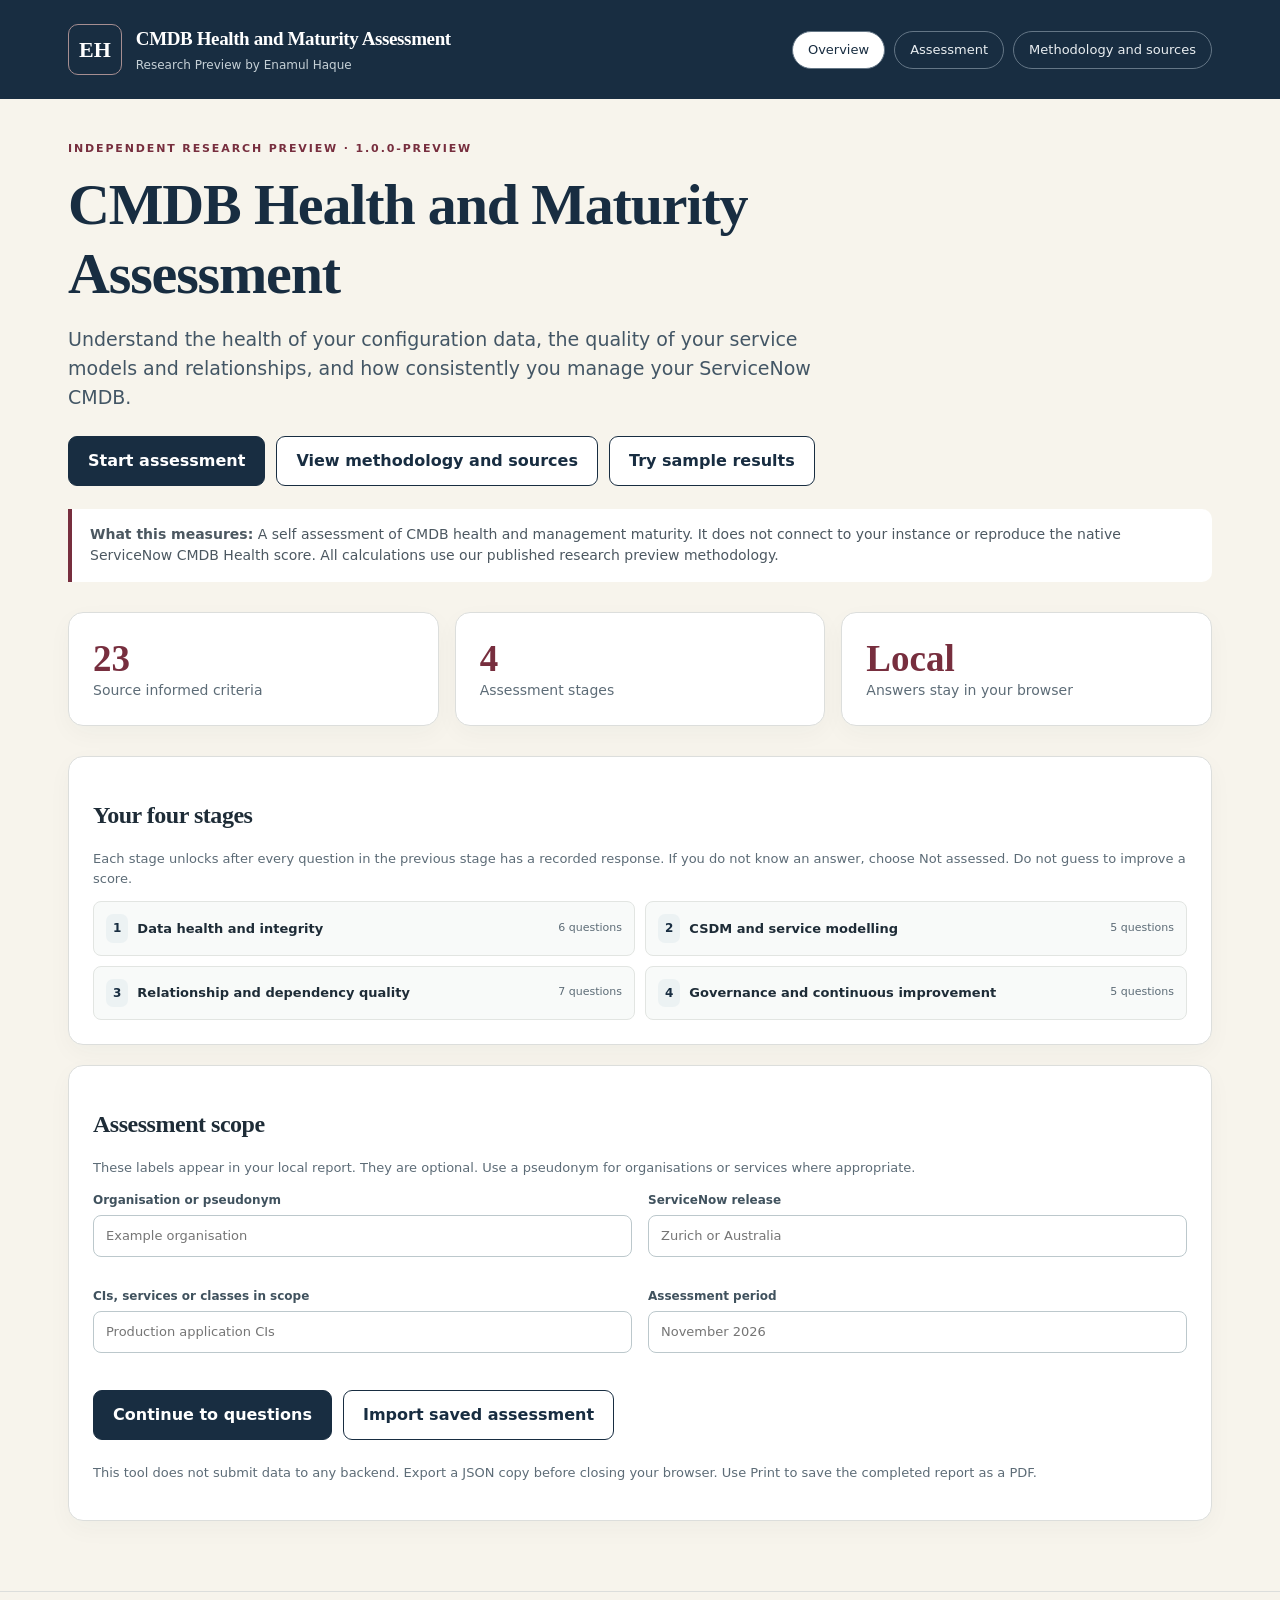
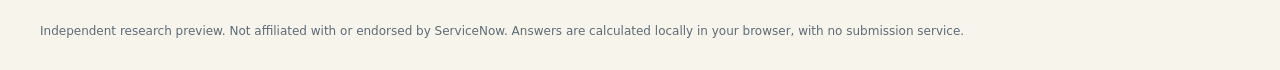
==== cmdb-health-maturity/index.html @ 60ea4791 "Release independent CMDB Health and Maturity Assessment 1.0 Research Preview" ====
<!doctype html>
<html lang="en-GB"><head><meta charset="UTF-8"><meta name="viewport" content="width=device-width,initial-scale=1"><meta name="referrer" content="no-referrer">
<title>CMDB Health and Maturity Assessment | Enamul Haque</title>
<meta name="description" content="A free independent research preview to assess ServiceNow CMDB data health, CSDM modelling, relationship quality and governance. 23 criteria in four stages.">
<style>:root{--navy:#182d41;--navy2:#233c51;--ox:#772e3e;--ink:#1e2c37;--muted:#5d6c77;--ivory:#f7f4ec;--paper:#fff;--line:#dcdedc;--soft:#eef1f2;--sea:#2b6b72;--danger:#983b48;--good:#2f725a;--r:15px}
*{box-sizing:border-box}html{scroll-behavior:smooth}body{margin:0;background:var(--ivory);color:var(--ink);font-family:system-ui,-apple-system,Segoe UI,Roboto,sans-serif;line-height:1.52}h1,h2,h3{font-family:Georgia,'Times New Roman',serif;line-height:1.18;letter-spacing:-.02em}a{color:var(--sea)}a:hover{text-decoration-thickness:2px}button,input,select,textarea{font:inherit}button{cursor:pointer}button:focus-visible,a:focus-visible,input:focus-visible,select:focus-visible,textarea:focus-visible{outline:3px solid #4e96a0;outline-offset:2px}header.site{background:var(--navy);color:#fff}header.site .shell{padding:24px 28px;display:flex;align-items:center;justify-content:space-between;gap:25px;flex-wrap:wrap}.brand{display:flex;gap:14px;align-items:center}.monogram{font-family:Georgia,serif;font-weight:700;font-size:22px;border:1px solid #a68e91;border-radius:10px;padding:8px 10px;color:#fff}.brand strong{font-family:Georgia,serif;font-size:19px;letter-spacing:-.02em}.brand small{display:block;color:#c6d1d7;font-size:12px;margin-top:2px}.topnav{display:flex;gap:9px;flex-wrap:wrap}.topnav button{background:transparent;border:1px solid #647686;border-radius:50px;color:#e9eef1;padding:8px 15px;font-size:13px}.topnav button.active,.topnav button:hover{background:#fff;color:var(--navy)}.shell{max-width:1200px;margin:0 auto}.page{padding:42px 28px 70px}.eyebrow{text-transform:uppercase;letter-spacing:.17em;font-size:11px;font-weight:800;color:var(--ox);margin:0 0 13px}.intro h1{font-size:clamp(35px,5vw,58px);max-width:850px;margin:0 0 17px;color:var(--navy)}.intro .lead{font-size:19px;max-width:790px;color:#435665;margin:0 0 24px}.small{font-size:13px}.muted{color:var(--muted)}.grid3{display:grid;grid-template-columns:repeat(3,minmax(0,1fr));gap:16px}.grid2{display:grid;grid-template-columns:repeat(2,minmax(0,1fr));gap:16px}.card{border:1px solid var(--line);background:#fff;border-radius:var(--r);padding:24px;box-shadow:0 8px 24px rgba(24,45,65,.035)}.card h3{margin-top:8px;margin-bottom:8px}.facts{margin:30px 0}.fact-number{font:700 37px Georgia,serif;color:var(--ox)}.fact-label{font-size:14px;color:var(--muted)}.btn{border:1px solid var(--navy);background:var(--navy);color:white;padding:12px 19px;border-radius:9px;font-weight:650;display:inline-flex;gap:8px;align-items:center;justify-content:center;text-decoration:none}.btn:hover{background:var(--navy2)}.btn.ghost{background:#fff;color:var(--navy)}.btn.ghost:hover{background:var(--soft)}.btn.warn{background:var(--ox);border-color:var(--ox)}.btn.ghost.mini,.btn.mini{font-size:12px;padding:8px 11px}.actions{display:flex;gap:11px;flex-wrap:wrap;margin:23px 0}.notice{padding:15px 18px;border-left:4px solid var(--ox);background:#fff;border-radius:0 10px 10px 0;color:#4c5861;font-size:14px}.progress{height:8px;overflow:hidden;background:#e0e5e5;border-radius:20px}.progress>span{display:block;height:100%;background:var(--sea);transition:width .18s}.section-head{display:flex;align-items:flex-start;justify-content:space-between;gap:20px;flex-wrap:wrap;margin-bottom:20px}.section-head h1{font-size:clamp(29px,4vw,43px);margin:4px 0 7px}.step-meta{font-size:13px;font-weight:700;color:var(--muted);padding:10px 0}.question{margin:16px 0;padding:23px}.question-head{display:flex;gap:12px;align-items:flex-start}.qid{font-weight:850;font-size:12px;border-radius:7px;padding:5px 7px;background:#ecf2f3;color:var(--navy);white-space:nowrap}.question h3{font-family:system-ui;font-weight:650;letter-spacing:0;font-size:16px;line-height:1.4;margin:1px 0}.question p{margin:8px 0;font-size:13px}.tag{font-size:11px;border:1px solid #ced6d7;background:#f0f4f5;border-radius:50px;padding:4px 9px;font-weight:700}.tag.critical{background:#fbebed;border-color:#eacbd0;color:#8b3042}.response{display:grid;grid-template-columns:200px 1fr;gap:20px;align-items:start;margin-top:18px;padding-top:17px;border-top:1px solid #eaecec}.field{display:block;margin-bottom:12px}.field>span{display:block;font-size:12px;font-weight:750;color:#40525e;margin-bottom:6px}.field input,.field select,.field textarea{display:block;border:1px solid #bcc8cc;background:#fff;color:var(--ink);padding:10px 12px;width:100%;border-radius:8px;min-width:0}.field textarea{min-height:66px;resize:vertical}.field input[type=number]{max-width:180px}.inline-fields{display:flex;gap:14px;flex-wrap:wrap}.inline-fields .field{flex:1;min-width:145px}.detail{border-top:1px dashed #e0e5e5;padding-top:11px;margin-top:11px}.detail summary{cursor:pointer;color:var(--sea);font-size:12px;font-weight:750}.detail p{font-size:12px;line-height:1.5}.detail a{overflow-wrap:anywhere}.gate{padding:14px;background:#faf5f3;border:1px solid #e8d5d7;border-radius:9px;margin:9px 0}.gate h4{font-size:13px;margin:0 0 8px;color:#752f40}.helper{font-size:12px;color:var(--muted);margin-top:5px}.pill{border-radius:40px;padding:6px 11px;background:#eef3f4;color:var(--navy);font-size:12px;font-weight:700;display:inline-block}.pill.danger{background:#f8e9e9;color:#8c273a}.pill.good{background:#e7f3ea;color:#276848}.metric{font:700 48px Georgia,serif;color:var(--navy);line-height:1.1}.metric.sm{font-size:29px}.metrics{display:grid;grid-template-columns:repeat(4,minmax(0,1fr));gap:12px;margin:22px 0}.metrics .card{padding:17px}.barmeta{display:flex;justify-content:space-between;align-items:baseline;margin:8px 0;font-size:13px}.domainline{margin:12px 0 18px}.domainline .progress{height:11px}.resulttable{border-collapse:collapse;width:100%;font-size:12px}.resulttable th,.resulttable td{text-align:left;padding:10px;border-bottom:1px solid #e8ebec;vertical-align:top}.resulttable th{background:#f1f3f3;color:#405363;font-weight:760}.scroll-x{overflow:auto}.footer{border-top:1px solid var(--line);font-size:12px;color:var(--muted);padding:30px 28px}.report-title{margin:0}.print-only{display:none}.note-list{padding-left:18px}.note-list li{margin-bottom:9px}.source-item{border-bottom:1px solid var(--line);padding:10px 0}.source-item a{overflow-wrap:anywhere}.tiny{font-size:11px}.feedback{padding:12px 14px;border-radius:10px;background:#e5f2ea;border:1px solid #d4e9da;color:#276443;font-size:13px;margin:12px 0}.feedback.error{background:#fbecee;border-color:#f3d0d5;color:#872d3e}
@media(max-width:800px){.grid3,.metrics{grid-template-columns:repeat(2,minmax(0,1fr))}.response{grid-template-columns:1fr;gap:7px}.page{padding:28px 17px 55px}header.site .shell{padding:18px} .question{padding:18px}.card{padding:17px}}
@media(max-width:520px){.grid3,.grid2,.metrics{grid-template-columns:1fr}.fact-number{font-size:30px}.intro .lead{font-size:17px}.section-head{display:block}.btn{width:100%}.actions{display:grid;grid-template-columns:1fr}.topnav{gap:5px}.topnav button{padding:6px 10px}}
@media print{@page{size:A4;margin:15mm}body{background:#fff;color:#111}header.site,.topnav,.no-print,.footer,.actions{display:none!important}.page{padding:0}.print-only{display:block}.card{box-shadow:none;border-color:#ddd;break-inside:avoid}.metrics{grid-template-columns:repeat(4,1fr)}.metric{font-size:34px}.resulttable{font-size:9px}.resulttable td,.resulttable th{padding:5px}.report-title{font-size:26px}.pill{border:1px solid #ccc}.notice{border-color:#777}.report-break{break-before:page}a{color:#111;text-decoration:none}}
/* Guided six-stage assessment experience, v0.2 */
.assessment-header{display:flex;gap:20px;justify-content:space-between;align-items:flex-start;margin-bottom:18px}.assessment-header h1{font-size:clamp(30px,4vw,43px);margin:4px 0 7px}.completion-indicator{text-align:right;min-width:145px;background:#fff;padding:12px 17px;border:1px solid var(--line);border-radius:10px}.completion-indicator strong{font:700 27px Georgia,serif;color:var(--navy);display:block}.completion-indicator span{color:var(--muted);font-size:12px}.assessment-grid{display:grid;grid-template-columns:270px minmax(0,1fr);align-items:start;gap:22px;margin-top:24px}.assessment-main{min-width:0}.stage-nav{position:sticky;top:20px;padding:19px}.aside-title{font-weight:750;color:var(--navy);font-size:15px}.stages{display:grid;gap:7px;margin:16px 0}.stage{display:flex;align-items:center;gap:9px;border:1px solid #d9dfe0;border-radius:10px;background:#fff;padding:10px 8px;text-align:left;width:100%;color:var(--ink);font-size:12px}.stage:hover:not(:disabled){border-color:var(--sea);background:#f1f7f7}.stage.current{background:#eaf2f2;border-color:var(--sea);box-shadow:inset 3px 0 var(--sea)}.stage.complete:not(.current){background:#f0f7f3}.stage:disabled{background:#f6f7f6;color:#89949d;cursor:not-allowed}.stage-content{display:grid;gap:4px;flex:1}.stage-content strong{font-weight:700;font-size:12px;line-height:1.25}.stage-content small{font-size:11px;color:var(--muted);line-height:1.35}.step-circle{width:26px;height:26px;border-radius:50%;background:#e5ebed;color:var(--navy);font-weight:750;display:grid;place-items:center;flex:none}.stage.current .step-circle{background:var(--sea);color:#fff}.stage.complete .step-circle{background:#d8efe3;color:#276848}.step-lock{font-size:11px;opacity:.5}.stage-instruction{border-top:1px solid var(--line);padding-top:15px}.score-explainer{background:#edf3f5;border:1px solid #c8dadf;border-radius:14px;padding:20px 22px;margin-bottom:20px}.score-explainer h2{font-size:24px;margin:0}.scoring-title{display:flex;align-items:center;gap:9px;margin-bottom:13px}.score-facts{display:grid;grid-template-columns:repeat(3,minmax(0,1fr));gap:11px}.score-facts>div{background:white;border:1px solid #dbe4e7;border-radius:9px;padding:12px;display:flex;flex-direction:column;gap:3px}.score-facts strong{font-size:17px;color:var(--navy);line-height:1.25}.score-facts span{font-size:11px;color:var(--muted)}.score-explainer>p{margin:14px 0 0}.stage-bar{background:var(--navy);color:#fff;border-radius:8px;padding:11px 15px;display:flex;gap:10px;justify-content:space-between;align-items:center;flex-wrap:wrap;font-size:12px}.stage-bar span:last-child{color:#d9e8ed}.assessment-main .question{margin:15px 0;padding:20px}.question.is-incomplete{border:2px solid var(--danger)}.question-title{min-width:0;flex:1}.question-title-line{display:flex;align-items:flex-start;gap:8px}.question-title-line h3{flex:1;margin:0}.question-tags{display:flex;flex-wrap:wrap;gap:6px;margin-top:9px}.tag.required{background:#f8f1e5;border-color:#e1d0a8;color:#674916}.tag.answered{background:#e7f3ea;border-color:#c4e4d1;color:#276848}.response{grid-template-columns:1fr 1.7fr;gap:18px}.response-content{min-width:0}.field-head{display:flex;align-items:center;gap:8px;margin-bottom:6px}.field-head label{font-size:12px;font-weight:750;color:#40525e}.field-head h4{margin:0;color:#752f40}.field{margin-bottom:14px}.field input,.field select,.field textarea{font-size:13px}.field textarea{height:66px;min-height:66px}.help-wrap{display:inline-flex;position:relative;vertical-align:middle;z-index:1}.help-button{border:1px solid #8aa3b0;background:#fff;color:#285a74;border-radius:50%;width:21px;height:21px;font-size:12px;font-weight:850;line-height:1;display:grid;place-items:center;padding:0;flex:none}.help-button:hover,.help-button:focus-visible{background:#285a74;color:#fff}.help-tooltip{visibility:hidden;opacity:0;pointer-events:none;position:absolute;top:calc(100% + 7px);left:0;width:min(310px,74vw);padding:12px 13px;background:#142d3b;color:#fff;font-size:12px;line-height:1.45;border-radius:9px;z-index:100;box-shadow:0 12px 28px #102a3a33;transition:opacity .12s;text-align:left;font-weight:400;overflow-wrap:anywhere}.help-wrap:hover .help-tooltip,.help-wrap:focus-within .help-tooltip,.help-wrap.open .help-tooltip{visibility:visible;opacity:1;pointer-events:auto}.field-error{color:#923544;font-size:12px;font-weight:650}.stage-actions{border-top:1px solid var(--line);padding-top:18px;justify-content:space-between}.stage-preview{display:grid;grid-template-columns:repeat(2,minmax(0,1fr));gap:10px}.stage-preview>div{display:flex;align-items:center;gap:9px;padding:12px;background:#f8faf9;border-radius:8px;border:1px solid #e2e5e2}.stage-preview strong{font-size:13px;flex:1}.stage-preview small{font-size:11px;color:var(--muted)}
@media(max-width:1000px){.assessment-grid{grid-template-columns:215px minmax(0,1fr);gap:15px}.stage-nav{padding:13px}.assessment-main .question{padding:16px}.response{grid-template-columns:1fr}.score-facts{grid-template-columns:repeat(3,minmax(0,1fr))}.stage-content strong{font-size:11px}}
@media(max-width:700px){.assessment-grid{display:block}.stage-nav{position:static;margin-bottom:18px}.stages{grid-template-columns:repeat(2,minmax(0,1fr))}.stage-instruction{display:none}.assessment-header{flex-direction:column}.completion-indicator{align-self:flex-start;text-align:left}.score-facts{grid-template-columns:1fr}.stage-preview{grid-template-columns:1fr}.help-tooltip{left:auto;right:-40px}.stage-bar{font-size:11px}}
@media(max-width:420px){.stages{grid-template-columns:1fr}}
@media print{.stage-nav,.score-explainer,.stage-bar,.assessment-header,.assessment-grid,.assessment-main{display:none!important}}
/* Research Preview refinements */
@media print{.report .actions{display:none!important}.report .metrics{grid-template-columns:repeat(4,minmax(0,1fr))}.report .metrics .card{padding:10px}.report .metric.sm{font-size:22px}.report .resulttable{font-size:9px}}
</style></head>
<body><header class="site no-print"><div class="shell"><div class="brand"><span class="monogram" aria-hidden="true">EH</span><div><strong>CMDB Health and Maturity Assessment</strong><small>Research Preview by Enamul Haque</small></div></div><nav class="topnav" aria-label="Main navigation"><button type="button" data-action="home">Overview</button><button type="button" data-action="questions">Assessment</button><button type="button" data-action="methodology">Methodology and sources</button></nav></div></header>
<main id="app" class="shell page" aria-live="polite"><p>Loading assessment...</p></main>
<footer class="footer no-print"><div class="shell">Independent research preview. Not affiliated with or endorsed by ServiceNow. Answers are calculated locally in your browser, with no submission service.</div></footer>
<script>
window.CMDB_HEALTH_CONFIG = {"product": "CMDB Health and Maturity Assessment", "byline": "Developed by Enamul Haque", "module": "Independent ServiceNow CMDB self assessment", "version": "1.0.0-preview", "scoringVersion": "cmdb-maturity-1.0", "scope": "CMDB data health, CSDM service modelling, relationship quality and governance", "domains": [{"id": "D1", "name": "Data health and integrity", "weight": 25}, {"id": "D2", "name": "CSDM and service modelling", "weight": 25}, {"id": "D3", "name": "Relationship and dependency quality", "weight": 25}, {"id": "D4", "name": "Governance and continuous improvement", "weight": 25}], "criteria": [{"id": "C01", "domain": "D1", "question": "What proportion of in-scope CIs have every required identity attribute populated?", "measure": "CIs passing required-field rules ÷ eligible in-scope CIs, by class", "evidence": "CMDB Health Completeness, configured required fields and inclusion rules", "sourceCodes": ["SN-H", "SN-M"], "critical": false, "metricType": "higher", "remediation": "Repair missing required attributes; correct class rules and feeds.", "weightWithinDomain": 1}, {"id": "C02", "domain": "D1", "question": "What proportion of in-scope CIs have the recommended operational attributes populated?", "measure": "CIs passing recommended-field rules ÷ eligible in-scope CIs, by class", "evidence": "CMDB Health recommended-fields metric; class-scoped sampled records", "sourceCodes": ["SN-H", "SN-M"], "critical": false, "metricType": "higher", "remediation": "Define fit-for-purpose field rules and fill high-value gaps.", "weightWithinDomain": 1}, {"id": "C03", "domain": "D1", "question": "What is the duplicate CI rate for independently identified CI classes in scope?", "measure": "Duplicate independent CIs ÷ eligible independent CIs", "evidence": "CMDB Health Correctness duplicate metric, identification rules", "sourceCodes": ["SN-M", "SN-I"], "critical": false, "metricType": "lower", "remediation": "Investigate identification rules, data-source overlaps and duplicate-remediation tasks.", "weightWithinDomain": 1}, {"id": "C04", "domain": "D1", "question": "What is the stale CI rate under appropriate, class-specific freshness rules?", "measure": "Stale in-scope CIs ÷ eligible in-scope CIs, with rule and period stated", "evidence": "CMDB Health staleness scorecards, class-specific rules", "sourceCodes": ["SN-M", "SN-F"], "critical": false, "metricType": "lower", "remediation": "Review collection schedules, staleness policies and retirement.", "weightWithinDomain": 1}, {"id": "C05", "domain": "D1", "question": "What is the orphan CI rate under the approved class-specific orphan rules?", "measure": "Orphan CIs ÷ eligible CIs, by class and rule", "evidence": "CMDB Health orphan metric; actual configured orphan rules", "sourceCodes": ["SN-M"], "critical": false, "metricType": "lower", "remediation": "Correct missing dependencies or attributes; retire obsolete records.", "weightWithinDomain": 1}, {"id": "C06", "domain": "D1", "question": "Do relevant CIs pass configured CMDB compliance audits against defined organisational requirements?", "measure": "CIs passing relevant current audits ÷ CIs evaluated, disclose audit coverage", "evidence": "CMDB Health compliance audits; audit run date and rule scope", "sourceCodes": ["SN-H", "SN-M"], "critical": false, "metricType": "higher", "remediation": "Enable/fix applicable audits and address repeated failures.", "weightWithinDomain": 1}, {"id": "C07", "domain": "D2", "question": "Are in-scope business applications, application services and technical CIs classified in the correct CSDM roles/classes?", "measure": "Expert-reviewed correctly classified records ÷ sample reviewed", "evidence": "CSDM Data Foundations stage reports and sampled class review", "sourceCodes": ["SN-C"], "critical": false, "metricType": "higher", "remediation": "Reclassify wrongly modelled records and update modelling standards.", "weightWithinDomain": 1}, {"id": "C08", "domain": "D2", "question": "Are critical application services represented and linked to their technical components?", "measure": "Critical application services with validated technical support map ÷ in-scope critical application services", "evidence": "CSDM dashboards and service-map review", "sourceCodes": ["SN-C"], "critical": false, "metricType": "higher", "remediation": "Populate missing application services and supporting-CI relationships.", "weightWithinDomain": 1}, {"id": "C09", "domain": "D2", "question": "Are business services or offerings related to the correct application services where the use case requires those links?", "measure": "Required service-to-application links confirmed ÷ expected links in sampled critical services", "evidence": "CSDM Run-stage indicators and owner-verified service mappings", "sourceCodes": ["SN-C"], "critical": false, "metricType": "higher", "remediation": "Link the service model to the application service layer.", "weightWithinDomain": 1}, {"id": "C10", "domain": "D2", "question": "Can selected business critical services be traced to the relevant technical dependencies?", "measure": "Representative critical service topology paths can be traced to supporting technical CI records", "evidence": "CMDB relationship views, service maps or sampled topology traversal results", "sourceCodes": ["SN-C"], "critical": false, "metricType": "higher", "remediation": "Resolve missing service model nodes and wrong dependency edges.", "weightWithinDomain": 1}, {"id": "C11", "domain": "D2", "question": "Are the CSDM Data Foundations findings relevant to the chosen use case reviewed and assigned remediation owners?", "measure": "Applicable high-priority findings with accepted dispositions ÷ relevant high-priority findings", "evidence": "CSDM Data Foundations report, improvement backlog and ownership", "sourceCodes": ["SN-C"], "critical": false, "metricType": "higher", "remediation": "Triage model gaps, designate owners and evidence closure.", "weightWithinDomain": 1}, {"id": "C12", "domain": "D3", "question": "What proportion of expected dependencies for selected important services is represented in the CMDB?", "measure": "Verified expected dependencies recorded ÷ total expected dependencies in sampled services", "evidence": "Service topology sample and independently reviewed dependency inventory", "sourceCodes": ["SN-C"], "critical": false, "metricType": "higher", "remediation": "Map missing dependencies, focusing on critical service paths.", "weightWithinDomain": 1}, {"id": "C13", "domain": "D3", "question": "Are relationship types and directions correct for the selected service dependency paths?", "measure": "Correctly directed and typed sampled dependencies ÷ sampled dependencies", "evidence": "Relationship type rules and representative dependency traversal evidence", "sourceCodes": ["SN-M"], "critical": false, "metricType": "higher", "remediation": "Correct parent/child direction and relationship semantics; rerun traversal.", "weightWithinDomain": 1}, {"id": "C14", "domain": "D3", "question": "What percentage of in-scope CI relationships are duplicates?", "measure": "Duplicate relationships ÷ relationships in assessment scope", "evidence": "CMDB Relationship Health duplicate metric", "sourceCodes": ["SN-H", "SN-M"], "critical": false, "metricType": "lower", "remediation": "Deduplicate invalid relationships; fix ingest rules.", "weightWithinDomain": 1}, {"id": "C15", "domain": "D3", "question": "What percentage of in-scope relationships are orphaned?", "measure": "Orphan relationships ÷ relationships in scope", "evidence": "CMDB Relationship Health orphan metric", "sourceCodes": ["SN-H", "SN-M"], "critical": false, "metricType": "lower", "remediation": "Repair broken endpoints or clean up invalid links.", "weightWithinDomain": 1}, {"id": "C16", "domain": "D3", "question": "What percentage of in-scope relationships are stale because a connected CI is stale?", "measure": "Stale relationships ÷ relationships in scope", "evidence": "CMDB Relationship Health stale metric", "sourceCodes": ["SN-M"], "critical": false, "metricType": "lower", "remediation": "Repair the source CI freshness issue and recheck its links.", "weightWithinDomain": 1}, {"id": "C17", "domain": "D3", "question": "Do relevant relationships comply with configured suggested, hosting and containment rules?", "measure": "Compliant applicable links ÷ links tested; identify exclusions", "evidence": "CMDB Relationship Health rule conformance summaries", "sourceCodes": ["SN-H", "SN-M"], "critical": false, "metricType": "higher", "remediation": "Correct invalid relationship types and class modelling.", "weightWithinDomain": 1}, {"id": "C18", "domain": "D3", "question": "Do representative service topology traversals return the expected upstream and downstream paths?", "measure": "Expected traversal paths correctly represented ÷ reference traversal scenarios tested", "evidence": "Tested topology diagrams for important services, including expected and actual paths", "sourceCodes": ["SN-C"], "critical": false, "metricType": "higher", "remediation": "Repair missing/wrong service paths and retest affected scenarios.", "weightWithinDomain": 1}, {"id": "C19", "domain": "D4", "question": "What proportion of in-scope CIs and services has an active, accountable operational owner?", "measure": "Records with valid active accountable owner ÷ eligible CI/service records", "evidence": "CMDB ownership attributes, team references, sampled attestation", "sourceCodes": ["SN-F", "SN-C"], "critical": false, "metricType": "higher", "remediation": "Assign accountable owners and remove inactive/stale references.", "weightWithinDomain": 1}, {"id": "C20", "domain": "D4", "question": "Are authoritative data sources and attribute-level reconciliation responsibilities defined for critical CI classes?", "measure": "Relevant classes/attributes with defined source authority ÷ relevant set", "evidence": "IRE reconciliation and source-rule review; source catalogue", "sourceCodes": ["SN-I", "SN-F"], "critical": false, "metricType": "higher", "remediation": "Define data authority and reconcile conflicting updates.", "weightWithinDomain": 1}, {"id": "C21", "domain": "D4", "question": "Do CI identification rules uniquely identify records entering the in-scope CMDB classes?", "measure": "Positive and collision tests passed ÷ defined IRE test cases", "evidence": "Identification rule configuration and duplicate simulation results", "sourceCodes": ["SN-I"], "critical": false, "metricType": "higher", "remediation": "Adjust identification precedence and validate multiple-source cases.", "weightWithinDomain": 1}, {"id": "C22", "domain": "D4", "question": "Are critical CI/service records periodically certified or reviewed by accountable owners?", "measure": "Due reviews completed and valid ÷ due reviews in defined period", "evidence": "Certification/audit tasks, attestation dates, sampled reviews", "sourceCodes": ["SN-H", "SN-C"], "critical": false, "metricType": "higher", "remediation": "Introduce risk-based attestation and review cadence.", "weightWithinDomain": 1}, {"id": "C23", "domain": "D4", "question": "Are CMDB Health jobs, remediation activities and periodic trend reviews operating for the relevant classes and rules?", "measure": "Controls operating and evidenced, 0–4 maturity anchors", "evidence": "Enabled health jobs, health-history reports, remediation backlog and closure verification", "sourceCodes": ["SN-H", "SN-F"], "critical": false, "metricType": "maturity", "remediation": "Activate the appropriate jobs; assign health findings and monitor recurring errors.", "weightWithinDomain": 1}], "sources": {"SN-H": {"name": "ServiceNow CMDB Health overview", "url": "https://www.servicenow.com/docs/r/servicenow-platform/configuration-management-database-cmdb/overview-cmdb-health.html"}, "SN-M": {"name": "ServiceNow CMDB Health KPIs and metrics", "url": "https://www.servicenow.com/docs/r/servicenow-platform/configuration-management-database-cmdb/r_CMDBHealthMetrics.html"}, "SN-F": {"name": "ServiceNow CMDB Data Foundations", "url": "https://www.servicenow.com/docs/r/servicenow-platform/configuration-management-database-cmdb/cmdb-sa-df-dashboard.html"}, "SN-C": {"name": "ServiceNow CSDM Data Foundations dashboard", "url": "https://www.servicenow.com/docs/r/servicenow-platform/common-service-data-model-csdm/csdm-data-foundations-dashboard-csdm.html"}, "SN-I": {"name": "ServiceNow Identification and Reconciliation Engine", "url": "https://www.servicenow.com/docs/r/servicenow-platform/configuration-management-database-cmdb/c_CMDBIdentifyandReconcile.html"}}, "sourceNote": "Independent, source informed assessment. The score, criteria, maturity bands and weights are authored for this research preview. They are not a ServiceNow CMDB Health Dashboard result or official maturity certification."};

</script><script>
/* CMDB Health and Maturity Assessment. Copyright 2026 Enamul Haque. MIT. */
(function (root, factory) {
  if (typeof module === 'object' && module.exports) module.exports = factory();
  else root.CMDBHealthEngine = factory();
})(typeof globalThis !== 'undefined' ? globalThis : this, function () {
  'use strict';
  const round = n => Math.round(n*10)/10;
  const isValidNumber = n => n!==null && n!==undefined && n!=='' && Number.isInteger(Number(n));
  function criterionScore(c,a){
    if (!a || a.mode==='unknown'||a.mode==='na') return null;
    if (a.mode==='self'||(a.mode==='measured'&&c.metricType==='maturity')) {
      if(!isValidNumber(a.maturity))return null;
      const m=Number(a.maturity);return m>=0&&m<=4 ? m*25:null;
    }
    if(a.mode!=='measured')return null;
    if(c.metricType==='binary')return a.binary==='pass'?100:a.binary==='fail'?0:null;
    if(!isValidNumber(a.numerator)||!isValidNumber(a.denominator))return null;
    const n=Number(a.numerator),d=Number(a.denominator);
    if(n<0||d<=0||n>d)return null;
    return c.metricType==='lower'?100*(1-n/d):100*n/d;
  }
  function calculate(cfg,answers){
    const rows=cfg.criteria.map(c=>{
      const a=answers[c.id]||{}, isNA=a.mode==='na'&&!!String(a.naReason||'').trim();
      const score=isNA?null:criterionScore(c,a),assessed=score!==null;
      return {...c,score,isNA,assessed,mode:a.mode||'unanswered', reviewed:assessed&&a.mode==='measured'&&a.assurance==='verified',isMeasured:assessed&&a.mode==='measured'};
    });
    const domains=cfg.domains.map(d=>{
      const members=rows.filter(r=>r.domain===d.id),applicable=members.filter(r=>!r.isNA);
      const assessed=applicable.filter(r=>r.assessed),denom=assessed.reduce((s,r)=>s+r.weightWithinDomain,0);
      const score=denom?assessed.reduce((s,r)=>s+r.score*r.weightWithinDomain,0)/denom:null;
      return {...d,score,applicable:applicable.length,assessed:assessed.length,coverage:applicable.length?assessed.length/applicable.length*100:0,reviewed:assessed.filter(r=>r.reviewed).length,measured:assessed.filter(r=>r.isMeasured).length};
    });
    const scoredDomains=domains.filter(d=>d.score!==null);
    const weight=scoredDomains.reduce((s,d)=>s+d.weight,0);
    const overall=weight?scoredDomains.reduce((s,d)=>s+d.score*d.weight,0)/weight:null;
    const applicable=rows.filter(r=>!r.isNA),assessed=applicable.filter(r=>r.assessed);
    const coverage=applicable.length?assessed.length/applicable.length*100:0;
    const reviewCoverage=applicable.length?assessed.filter(r=>r.reviewed).length/applicable.length*100:0;
    const measuredCoverage=applicable.length?assessed.filter(r=>r.isMeasured).length/applicable.length*100:0;
    // Bands are explanatory only. An assessment with fewer than 80% scored checks has no published maturity band.
    const labels=['Initial','Developing','Establishing','Managed','Optimised'];
    const maturityBand=overall===null||coverage<80||scoredDomains.length<4 ? null:labels[Math.min(4,Math.floor(overall/20))];
    const gaps=rows.filter(r=>r.assessed&&r.score<100).sort((a,b)=>a.score-b.score||a.id.localeCompare(b.id));
    return {rows,domains,overall,coverage,reviewCoverage,measuredCoverage,maturityBand,gaps,
      assessed:assessed.length,applicable:applicable.length,excluded:rows.filter(r=>r.isNA).length,
      missing:applicable.length-assessed.length,reviewed:assessed.filter(r=>r.reviewed).length};
  }
  return {round,criterionScore,calculate};
});

</script><script>
/* CMDB Health and Maturity Assessment. Copyright 2026 Enamul Haque. MIT. */
(() => {
'use strict';
const cfg=window.CMDB_HEALTH_CONFIG, E=window.CMDBHealthEngine, app=document.getElementById('app');
if(!cfg||!E){app.textContent='The assessment could not be loaded.';return;}
const state={view:'home',domainIndex:0,validationStage:null,answers:{},meta:{organisation:'',release:'',scope:'',period:''},demo:false};
const esc=x=>String(x??'').replace(/[&<>"']/g,c=>({'&':'&amp;','<':'&lt;','>':'&gt;','"':'&quot;',"'":'&#39;'}[c]));
const pct=n=>n==null?'Not scored':`${E.round(n)}%`;
const btn=(label,action,variant='btn ghost')=>`<button type="button" data-action="${action}" class="${variant}">${esc(label)}</button>`;
const option=(value,label,selected)=>`<option value="${esc(value)}" ${String(value)===String(selected)?'selected':''}>${esc(label)}</option>`;
const currentAnswer=(id)=>state.answers[id]||{};
const R=()=>E.calculate(cfg,state.answers);
const inStage=i=>cfg.criteria.filter(c=>c.domain===cfg.domains[i].id);
function complete(c,a){
 if(!a||!Object.hasOwn(a,'mode'))return false;
 if(a.mode==='unknown')return true;
 if(a.mode==='na')return !!String(a.naReason||'').trim();
 if(!['self','measured'].includes(a.mode)||E.criterionScore(c,a)===null)return false;
 if(a.mode==='measured'&&!['verified','unverified'].includes(a.assurance))return false;
 return true;
}
const completed=i=>inStage(i).filter(c=>complete(c,currentAnswer(c.id))).length;
const stageComplete=i=>completed(i)===inStage(i).length;
const allComplete=()=>cfg.domains.every((_,i)=>stageComplete(i));
const totalComplete=()=>cfg.criteria.filter(c=>complete(c,currentAnswer(c.id))).length;
const canVisit=i=>i>=0&&i<cfg.domains.length&&cfg.domains.slice(0,i).every((_,j)=>stageComplete(j));
function help(text,label='Explanation') {return `<span class="help-wrap"><button type="button" class="help-button" data-help-toggle aria-label="${esc(label)}" aria-expanded="false">?</button><span class="help-tooltip" role="tooltip">${esc(text)}</span></span>`;}
function field(id,key,label,explain,input){return `<div class="field"><div class="field-head"><label for="${key}_${id}">${esc(label)}</label>${help(explain,label+' help')}</div>${input}</div>`;}
function ctrl(id,key,kind,attrs,content=''){return kind==='input'?`<input id="${key}_${id}" data-id="${id}" data-field="${key}" ${attrs}>`:`<${kind} id="${key}_${id}" data-id="${id}" data-field="${key}" ${attrs}>${content}</${kind}>`;}
const attr=(a,k)=>esc(a?.[k]??'');
function feedback(message,isError=false){const p=document.createElement('p');p.className='feedback'+(isError?' error':'');p.setAttribute('role','status');p.textContent=message;app.prepend(p);}
function go(view,index){state.view=view;if(index!==undefined)state.domainIndex=index;state.validationStage=null;render();window.scrollTo(0,0);}
function metaField(k,label,placeholder){return `<label class="field"><span>${esc(label)}</span><input type="text" data-meta="${k}" value="${attr(state.meta,k)}" maxlength="200" placeholder="${esc(placeholder)}"></label>`;}
function overview(){return `<section class="intro">
 <p class="eyebrow">Independent research preview · ${esc(cfg.version)}</p>
 <h1>CMDB Health and Maturity Assessment</h1>
 <p class="lead">Understand the health of your configuration data, the quality of your service models and relationships, and how consistently you manage your ServiceNow CMDB.</p>
 <div class="actions">${btn('Start assessment','questions','btn')}${btn('View methodology and sources','methodology')}${btn('Try sample results','demo')}</div>
 <div class="notice"><strong>What this measures:</strong> A self assessment of CMDB health and management maturity. It does not connect to your instance or reproduce the native ServiceNow CMDB Health score. All calculations use our published research preview methodology.</div>
 <div class="grid3 facts"><div class="card"><div class="fact-number">23</div><div class="fact-label">Source informed criteria</div></div><div class="card"><div class="fact-number">4</div><div class="fact-label">Assessment stages</div></div><div class="card"><div class="fact-number">Local</div><div class="fact-label">Answers stay in your browser</div></div></div>
 <section class="card" style="margin-bottom:20px"><h2>Your four stages</h2><p class="small muted">Each stage unlocks after every question in the previous stage has a recorded response. If you do not know an answer, choose Not assessed. Do not guess to improve a score.</p><div class="stage-preview">${cfg.domains.map((d,i)=>`<div><span class="qid">${i+1}</span><strong>${esc(d.name)}</strong><small>${inStage(i).length} questions</small></div>`).join('')}</div></section>
 <section class="card"><h2>Assessment scope</h2><p class="muted small">These labels appear in your local report. They are optional. Use a pseudonym for organisations or services where appropriate.</p><div class="grid2">${metaField('organisation','Organisation or pseudonym','Example organisation')}${metaField('release','ServiceNow release','Zurich or Australia')}${metaField('scope','CIs, services or classes in scope','Production application CIs')}${metaField('period','Assessment period','November 2026')}</div><div class="actions">${btn('Continue to questions','questions','btn')}${btn('Import saved assessment','import')}</div><p class="small muted">This tool does not submit data to any backend. Export a JSON copy before closing your browser. Use Print to save the completed report as a PDF.</p></section>
 </section>`;}
function sidebar(){return `<aside class="stage-nav card no-print" aria-label="Assessment stages"><div class="aside-title">Four assessment stages</div><p class="small muted">${totalComplete()} of 23 questions recorded</p><nav class="stages">${cfg.domains.map((d,i)=>{const done=completed(i),num=inStage(i).length,open=canVisit(i);return `<button type="button" class="stage ${i===state.domainIndex?'current':''} ${done===num?'complete':''}" data-action="stage" data-stage="${i}" ${open?'':'disabled'}><span class="step-circle">${done===num?'✓':i+1}</span><span class="stage-content"><strong>${esc(d.name)}</strong><small>${done} of ${num} answered</small></span><span class="step-lock">${open?'':'🔒'}</span></button>`}).join('')}</nav><p class="tiny muted stage-instruction">Earlier stages can be revisited. Save a JSON copy to resume later.</p></aside>`;}
function question(c){
 const a=currentAnswer(c.id),mode=a.mode||'',invalid=state.validationStage===state.domainIndex&&!complete(c,a);
 const links=c.sourceCodes.map(k=>cfg.sources[k]?`<a href="${esc(cfg.sources[k].url)}" target="_blank" rel="noopener noreferrer">${esc(k)}</a>`:esc(k)).join(' · ');
 let controls='';
 if(mode==='measured') {
  if(c.metricType==='maturity'){
   controls=field(c.id,'maturity','Evidence supported maturity rating','0 is absent; 1 is informal; 2 is documented; 3 is implemented; 4 is consistently measured and improved.',ctrl(c.id,'maturity','select','',option('','Choose a maturity level',a.maturity??'')+['0: Absent','1: Informal','2: Documented','3: Implemented','4: Measured and improved'].map((v,i)=>option(i,v,a.maturity??'')).join('')));
  }else if(c.metricType==='binary'){
   controls=field(c.id,'binary','Observed result','Choose Pass only when tested. Choose Not assessed if you cannot test the control.',ctrl(c.id,'binary','select','',option('','Choose result',a.binary)+option('pass','Pass',a.binary)+option('fail','Fail',a.binary)));
  }else{
   controls=`<div class="inline-fields">${field(c.id,'numerator',c.metricType==='lower'?'Adverse records or findings':'Records or tests passing','Use the applicable sample population. Lower is better for duplicates, staleness and other adverse findings.',ctrl(c.id,'numerator','input',`type="number" min="0" step="1" inputmode="numeric" value="${attr(a,'numerator')}" placeholder="e.g. 18"`))}${field(c.id,'denominator','Total eligible or tested','Total relevant records or samples. Must be a positive integer at least as large as the first count.',ctrl(c.id,'denominator','input',`type="number" min="1" step="1" inputmode="numeric" value="${attr(a,'denominator')}" placeholder="e.g. 20"`))}</div><p class="helper">${c.metricType==='lower'?'The score increases as adverse findings fall.':'The score increases as more cases pass.'} Example: 18 passing out of 20 gives 90 points.</p>`;
  }
  controls+=field(c.id,'assurance','Evidence status','Reviewed means the respondent has checked the source. It does not imply independent assurance.',ctrl(c.id,'assurance','select','',option('','Select evidence status',a.assurance)+option('verified','I reviewed the source evidence',a.assurance)+option('unverified','Measurement not yet reviewed',a.assurance)));
 } else if(mode==='self'){
  controls=field(c.id,'maturity','Indicative maturity rating','Choose an anchored level using your judgement. This is an estimate, not a tested measurement.',ctrl(c.id,'maturity','select','',option('','Choose a level',a.maturity??'')+['0: Absent','1: Ad hoc','2: Documented','3: Implemented','4: Routinely measured and improved'].map((v,i)=>option(i,v,a.maturity??'')).join('')))+'<p class="helper">Self ratings inform a provisional maturity score, but do not establish data quality through testing.</p>';
 } else if(mode==='na'){
  controls=field(c.id,'naReason','Reason not applicable','Describe why the control does not apply to the scoped CMDB. Missing evidence is not a reason for N/A.',ctrl(c.id,'naReason','textarea','maxlength="1000" placeholder="Explain the scope exception"',attr(a,'naReason')));
 } else if(mode==='unknown'){
  controls='<p class="helper">Recorded as Not assessed. This will reduce assessment coverage and will not contribute to the maturity score.</p>';
 } else controls='<p class="helper">Select your response method. Do not substitute an estimate for evidence unless you clearly choose Self rating.</p>';
 const tip=`Measure: ${c.measure}. Suggested evidence: ${c.evidence}. Every question requires an explicit response. Not applicable requires an explanation.`;
 return `<article class="card question ${invalid?'is-incomplete':''}" id="question_${c.id}"><div class="question-head"><span class="qid">${c.id}</span><div class="question-title"><div class="question-title-line"><h3>${esc(c.question)}</h3>${help(tip,'Help for '+c.id)}</div><div class="question-tags"><span class="tag required">Response required</span><span class="tag">${esc(c.metricType==='lower'?'Lower is better':c.metricType==='higher'?'Higher is better':'Maturity rating')}</span>${complete(c,a)?'<span class="tag answered">Answered ✓</span>':''}</div></div></div>
 <div class="response">${field(c.id,'mode','Response type','Measured evidence uses checked counts or defined outcomes. Self rating is indicative. Not assessed is always permitted. N/A needs a rationale.',ctrl(c.id,'mode','select','',option('','Select response type',mode)+option('measured','Measured evidence',mode)+option('self','Indicative self rating',mode)+option('unknown','Not assessed',mode)+option('na','Not applicable with explanation',mode)))}<div class="response-content">${controls}${field(c.id,'note','Evidence reference or note (optional)','Provide a report name, anonymised observation or sampling date. Avoid confidential CI information.',ctrl(c.id,'note','textarea','maxlength="3000" placeholder="Optional evidence reference"',attr(a,'note')))}</div></div>
 <details class="detail"><summary>View measurement, sources and suggested improvement</summary><p><strong>Measurement:</strong> ${esc(c.measure)}</p><p><strong>Suggested evidence:</strong> ${esc(c.evidence)}</p><p><strong>Reference sources:</strong> ${links}</p><p><strong>Improvement:</strong> ${esc(c.remediation)}</p></details>${invalid?'<p class="field-error" role="alert">Provide a complete response or choose Not assessed.</p>':''}</article>`;
}
function questions(){const i=state.domainIndex,d=cfg.domains[i],count=totalComplete(),done=completed(i),items=inStage(i);
 return `<section class="assessment-page"><div class="assessment-header"><div><p class="eyebrow">CMDB Health and Maturity Assessment</p><h1>Stage ${i+1}: ${esc(d.name)}</h1><p class="muted">23 criteria across four stages. Every question needs a recorded response.</p></div><div class="completion-indicator"><strong>${count} / 23</strong><span>Responses recorded</span></div></div>
 <div class="progress" role="progressbar" aria-label="Assessment completion" aria-valuemin="0" aria-valuemax="23" aria-valuenow="${count}"><span style="width:${count/23*100}%"></span></div>
 <div class="assessment-grid">${sidebar()}<div class="assessment-main"><section class="score-explainer"><div class="scoring-title"><h2>How the maturity score works</h2>${help('Each criterion is normalised to 0 to 100. Domain averages carry an equal 25 percent weight. Missing results are not treated as zero. The overall score is an independent self assessment, not the native ServiceNow CMDB Health score.')}</div><div class="score-facts"><div><strong>0 to 100</strong><span>Score per assessed check</span></div><div><strong>25%</strong><span>Weight for each domain</span></div><div><strong>Self rating</strong><span>Clearly distinguished from measured evidence</span></div></div><p class="small">Measured rates use passing or adverse counts. Indicative ratings use maturity levels 0 to 4. Unknown answers reduce coverage and justified exclusions are omitted. ${btn('Full methodology','methodology','btn ghost mini')}</p></section>
 <div class="stage-bar"><span><strong>Stage ${i+1} of 4</strong> · ${done} of ${items.length} recorded</span><span>${stageComplete(i)?'Stage complete':'All responses required to continue'}</span></div>
 ${items.map(question).join('')}
 <div class="actions stage-actions">${i?btn('Previous stage','prev'):btn('Back to overview','home')}${btn('Save progress as JSON','save')}${btn(i===3?'View report':'Continue to next stage','next','btn')}</div></div></div></section>`;
}
function bar(label,score,weight,coverage){return `<div class="domainline"><div class="barmeta"><span><strong>${esc(label)}</strong> <span class="muted">(${weight}% weight)</span></span><strong>${pct(score)}</strong></div><div class="progress"><span style="width:${score==null?0:Math.min(100,Math.max(0,score))}%"></span></div><p class="tiny muted">Scored criteria in this domain: ${pct(coverage)}</p></div>`;}
function reportRows(rows){return `<div class="scroll-x"><table class="resulttable"><thead><tr><th>Criterion</th><th>Score</th><th>Response</th><th>Improvement</th></tr></thead><tbody>${rows.map(x=>`<tr><td><strong>${x.id}</strong> ${esc(x.question)}</td><td>${x.isNA?'N/A':pct(x.score)}</td><td>${esc(x.isNA?'Excluded with reason':x.mode==='unknown'?'Not assessed':x.mode==='self'?'Self rating':x.reviewed?'Respondent reviewed':'Measured, unreviewed')}</td><td>${esc(x.remediation)}</td></tr>`).join('')}</tbody></table></div>`;}
function results(){const r=R(),m=state.meta;
 const scoreText=r.overall==null?'Not scored':`${E.round(r.overall)} / 100`;
 const interpretation=r.maturityBand?`Indicative maturity band: ${r.maturityBand}. This classification is our own research preview convention, not ServiceNow certification.`:'Insufficient assessed coverage to assign a maturity band. We require at least 80% coverage and data in all four dimensions for a descriptive band. The numerical score, if present, reflects assessed criteria only.';
 const top=r.gaps.slice(0,8);
 return `<section class="report"><p class="eyebrow">CMDB assessment report · Research Preview ${esc(cfg.version)}</p><div class="section-head"><div><h1 class="report-title">CMDB Health and Maturity Assessment</h1><p class="muted">${esc(m.organisation||'Unnamed assessment')}</p></div><span class="pill">${esc(r.maturityBand?'Indicative: '+r.maturityBand:'Assessment incomplete')}</span></div>
 <div class="notice"><strong>Interpretation:</strong> This is an independent CMDB self assessment. It does not reproduce the native ServiceNow CMDB Health Dashboard score and does not certify CSDM conformance, data accuracy or operational readiness. Self ratings should be validated using instance evidence before formal decisions.</div>
 <div class="metrics"><div class="card"><div class="eyebrow">Composite maturity score</div><div class="metric sm">${scoreText}</div></div><div class="card"><div class="eyebrow">Criteria scored</div><div class="metric sm">${r.assessed} / ${r.applicable}</div><div class="tiny muted">${pct(r.coverage)} of applicable checks</div></div><div class="card"><div class="eyebrow">Measured responses</div><div class="metric sm">${pct(r.measuredCoverage)}</div><div class="tiny muted">Of applicable checks</div></div><div class="card"><div class="eyebrow">Respondent reviewed evidence</div><div class="metric sm">${pct(r.reviewCoverage)}</div><div class="tiny muted">Not independently audited</div></div></div>
 <div class="grid2"><div class="card"><h2>Performance by dimension</h2>${r.domains.map(d=>bar(d.name,d.score,d.weight,d.coverage)).join('')}</div><div class="card"><h2>What the result means</h2><p>${esc(interpretation)}</p><p class="small"><strong>${r.missing} not assessed</strong>, ${r.excluded} justified N/A responses. Missing checks do not contribute zero but reduce coverage.</p><p class="small muted">Scope: ${esc(m.scope||'Not specified')}<br>Release: ${esc(m.release||'Not specified')}<br>Period: ${esc(m.period||'Not specified')}<br>Methodology: ${esc(cfg.scoringVersion)}</p>${state.demo?'<p class="pill danger">Synthetic example, not a real assessment</p>':''}</div></div>
 <section class="card" style="margin-top:16px"><h2>Priority areas for review</h2>${top.length?`<ol class="note-list">${top.map(x=>`<li><strong>${esc(x.id)}:</strong> ${esc(x.remediation)} <span class="muted small">(${pct(x.score)})</span></li>`).join('')}</ol>`:'<p class="muted">No scored gaps recorded. Review evidence and applicable exclusions before concluding that no work is required.</p>'}<p class="tiny muted">Sorted by lowest scored checks. This is a first pass prioritisation, not a cost or risk ranked remediation programme. Also review unassessed and excluded checks separately.</p></section>
 <section class="card report-break" style="margin-top:16px"><h2>Criterion findings</h2>${reportRows(r.rows)}</section>
 <div class="actions no-print">${btn('Print or Save as PDF','print','btn')}${btn('Save assessment JSON','save')}${btn('Return to questions','questions')}${btn('Import another assessment','import')}${btn('Clear assessment','reset','btn warn')}</div><p class="small muted">Independent educational research preview by Enamul Haque. The methodology is source informed, but not endorsed or certified by ServiceNow.</p></section>`;
}
function methodology(){return `<section><p class="eyebrow">Research preview methodology</p><h1>What this assessment measures</h1><p class="lead muted">An independent self assessment of the quality and management maturity of your ServiceNow CMDB across four equally weighted dimensions.</p>
 <div class="grid2"><div class="card"><h2>Scoring</h2><p><strong>Positive rate:</strong> 100 × passing divided by eligible.</p><p><strong>Adverse rate:</strong> 100 × (1 minus adverse divided by eligible).</p><p><strong>Evidence supported rating:</strong> 0 to 4 multiplied by 25.</p><p><strong>Indicative self rating:</strong> 0 to 4 multiplied by 25 and explicitly marked as an estimate.</p><p><strong>Domain:</strong> average of scored applicable checks.</p><p><strong>Overall:</strong> average of four scored domain results. Missing domains do not count as zero, but prevent a maturity band.</p></div>
 <div class="card"><h2>Interpretation and limits</h2><p>The descriptive maturity bands are <strong>Initial</strong> (0 to 19.9), <strong>Developing</strong> (20 to 39.9), <strong>Establishing</strong> (40 to 59.9), <strong>Managed</strong> (60 to 79.9) and <strong>Optimised</strong> (80 to 100). They are project defined labels, not externally calibrated benchmarks.</p><p>A band is shown only when at least 80% of applicable criteria have scores and all four domains have evidence. This 80% rule is a presentation convention, not a vendor threshold.</p><p>Not assessed lowers coverage and is not scored. A justified N/A is excluded. A respondent marked evidence review is not independent validation.</p></div></div>
 <div class="card" style="margin:16px 0"><h2>How this differs from native CMDB Health</h2><p>ServiceNow CMDB Health offers configured completeness, correctness and compliance KPIs, alongside relationship health diagnostics. This independent questionnaire also considers CSDM, governance and operational maturity. It does not read the instance or duplicate the vendor score. Actual health results depend on installed applications, configurations, rules and scheduled jobs.</p><p>Use this assessment to guide discussion and improvement priorities. Refer to native CMDB Health and Data Foundations for technical measurements.</p></div>
 <div class="card"><h2>Official documentation</h2><p class="small muted">The linked documents support relevant platform concepts and metrics, not the independent scoring algorithm or maturity bands.</p>${Object.entries(cfg.sources).map(([code,s])=>`<div class="source-item"><strong>${esc(code)}</strong>: ${esc(s.name)}<br><a href="${esc(s.url)}" target="_blank" rel="noopener noreferrer">${esc(s.url)}</a></div>`).join('')}</div><div class="actions">${btn('Start assessment','questions','btn')}${btn('Back to overview','home')}</div></section>`;}
function render(){app.innerHTML=state.view==='home'?overview():state.view==='questions'?questions():state.view==='results'?results():methodology();document.querySelectorAll('.topnav button').forEach(b=>b.classList.toggle('active',b.dataset.action===(state.view==='home'?'home':state.view==='questions'?'questions':state.view==='methodology'?'methodology':'none')));}
function refreshCompletion(){if(state.view!=='questions')return;const count=totalComplete(),num=inStage(state.domainIndex).length,done=completed(state.domainIndex);
 const el=document.querySelector('.completion-indicator strong');if(el)el.textContent=count+' / 23';
 const bar=document.querySelector('.assessment-page>.progress>span');if(bar)bar.style.width=(count/23*100)+'%';
 document.querySelector('.assessment-page>.progress')?.setAttribute('aria-valuenow',String(count));
 const meta=document.querySelectorAll('.stage-bar span');if(meta[0])meta[0].innerHTML=`<strong>Stage ${state.domainIndex+1} of 4</strong> · ${done} of ${num} recorded`;if(meta[1])meta[1].textContent=stageComplete(state.domainIndex)?'Stage complete':'All responses required to continue';
 document.querySelectorAll('.stage').forEach((s,i)=>{const n=inStage(i).length,k=completed(i),open=canVisit(i);s.disabled=!open;s.classList.toggle('complete',k===n);s.querySelector('.step-circle').textContent=k===n?'✓':i+1;s.querySelector('.stage-content small').textContent=`${k} of ${n} answered`;s.querySelector('.step-lock').textContent=open?'':'🔒';});
 inStage(state.domainIndex).forEach(c=>{const q=document.getElementById('question_'+c.id);if(!q)return;const done=complete(c,currentAnswer(c.id)),tag=q.querySelector('.question-tags .answered');if(done&&!tag){const span=document.createElement('span');span.className='tag answered';span.textContent='Answered ✓';q.querySelector('.question-tags').appendChild(span);}if(!done&&tag)tag.remove();if(done)q.classList.remove('is-incomplete');});
}
function next(){const i=state.domainIndex;if(!stageComplete(i)){state.validationStage=i;render();feedback('Please record a response for every question in this stage. Choose Not assessed when evidence is unavailable.',true);const first=inStage(i).find(c=>!complete(c,currentAnswer(c.id)));document.getElementById('question_'+first.id)?.scrollIntoView({block:'center'});return;}
 if(i===cfg.domains.length-1)go('results');else go('questions',i+1);
}
function openStage(i){if(canVisit(i))go('questions',i);else feedback('Complete the earlier stages before opening this stage.',true);}
function save(){const payload={format:'eh-cmdb-health-maturity',schemaVersion:1,version:cfg.version,savedAt:new Date().toISOString(),meta:state.meta,answers:state.answers,syntheticExample:state.demo};const blob=new Blob([JSON.stringify(payload,null,2)],{type:'application/json'});const url=URL.createObjectURL(blob),a=document.createElement('a');a.href=url;a.download='CMDB_Health_Maturity_'+new Date().toISOString().slice(0,10)+'.json';document.body.appendChild(a);a.click();a.remove();setTimeout(()=>URL.revokeObjectURL(url),3000);feedback('JSON saved to your device. No answer data was uploaded.');}
function example(){state.demo=true;state.meta={organisation:'SYNTHETIC EXAMPLE',release:'Sample environment',scope:'Illustrative service estate',period:'Sample demonstration'};
 for(const c of cfg.criteria){let a;if(c.metricType==='maturity')a={mode:'measured',maturity:2,assurance:'verified'};else a={mode:'measured',numerator:c.metricType==='lower'?12:75,denominator:100,assurance:'verified'};state.answers[c.id]=a;}
 state.answers.C10.numerator=45;state.answers.C13.numerator=48;state.answers.C21.numerator=60;go('results');}
function importSnapshot(file){if(!file)return;if(file.size>2_000_000){feedback('JSON file exceeds 2 MB.',true);return;}file.text().then(raw=>{const obj=JSON.parse(raw);if(obj.format!=='eh-cmdb-health-maturity'||obj.schemaVersion!==1||obj.version!==cfg.version||typeof obj.answers!=='object'||!obj.answers)throw Error('This is not a compatible CMDB Health and Maturity assessment JSON file. Older AI readiness files are intentionally not imported automatically.');
 const ids=new Set(cfg.criteria.map(c=>c.id)),next={};for(const [id,a] of Object.entries(obj.answers)){if(!ids.has(id)||typeof a!=='object'||!a)continue;const b={};for(const k of ['mode','maturity','numerator','denominator','assurance','naReason','note'])if(a[k]!==undefined){b[k]=String(a[k]).slice(0,['note','naReason'].includes(k)?3000:50);}if(['unknown','na','self','measured'].includes(b.mode))next[id]=b;}
 state.answers=next;for(const k of Object.keys(state.meta))state.meta[k]=String(obj.meta?.[k]||'').slice(0,200);state.demo=!!obj.syntheticExample;const missing=cfg.domains.findIndex((_,i)=>!stageComplete(i));go(missing<0?'results':'questions',missing<0?0:missing);feedback('Assessment imported.');
 }).catch(e=>feedback('Unable to load assessment: '+e.message,true));}
document.addEventListener('click',e=>{const t=e.target.closest('[data-help-toggle]');if(t){e.preventDefault();const w=t.closest('.help-wrap'),o=w.classList.toggle('open');t.setAttribute('aria-expanded',String(o));return;}
 const el=e.target.closest('[data-action]');if(!el)return;e.preventDefault();switch(el.dataset.action){case 'home':go('home');break;case 'questions':go('questions');break;case 'results':allComplete()?go('results'):go('questions',cfg.domains.findIndex((_,i)=>!stageComplete(i)));break;case 'methodology':go('methodology');break;case 'next':next();break;case 'prev':go('questions',Math.max(0,state.domainIndex-1));break;case 'stage':openStage(Number(el.dataset.stage));break;case 'save':save();break;case 'demo':example();break;case 'print':window.print();break;case 'reset':if(confirm('Clear your current answers? Export JSON first if needed.')){state.answers={};state.demo=false;go('home');}break;case 'import':{let f=document.getElementById('json-import');if(!f){f=document.createElement('input');f.type='file';f.id='json-import';f.hidden=true;f.accept='.json,application/json';f.addEventListener('change',e=>{importSnapshot(e.target.files[0]);e.target.value='';});document.body.appendChild(f);}f.click();break;}}});
document.addEventListener('input',e=>{const el=e.target;if(el.dataset.meta){state.meta[el.dataset.meta]=el.value;return;}if(el.dataset.id&&el.dataset.field){const a=state.answers[el.dataset.id]||(state.answers[el.dataset.id]={});a[el.dataset.field]=el.value;refreshCompletion();}});
document.addEventListener('change',e=>{const el=e.target;if(el.dataset.id&&el.dataset.field){const a=state.answers[el.dataset.id]||(state.answers[el.dataset.id]={});a[el.dataset.field]=el.value;if(el.dataset.field==='mode'){const y=window.scrollY;render();window.scrollTo(0,y);}else refreshCompletion();}});
render();
})();

</script></body></html>
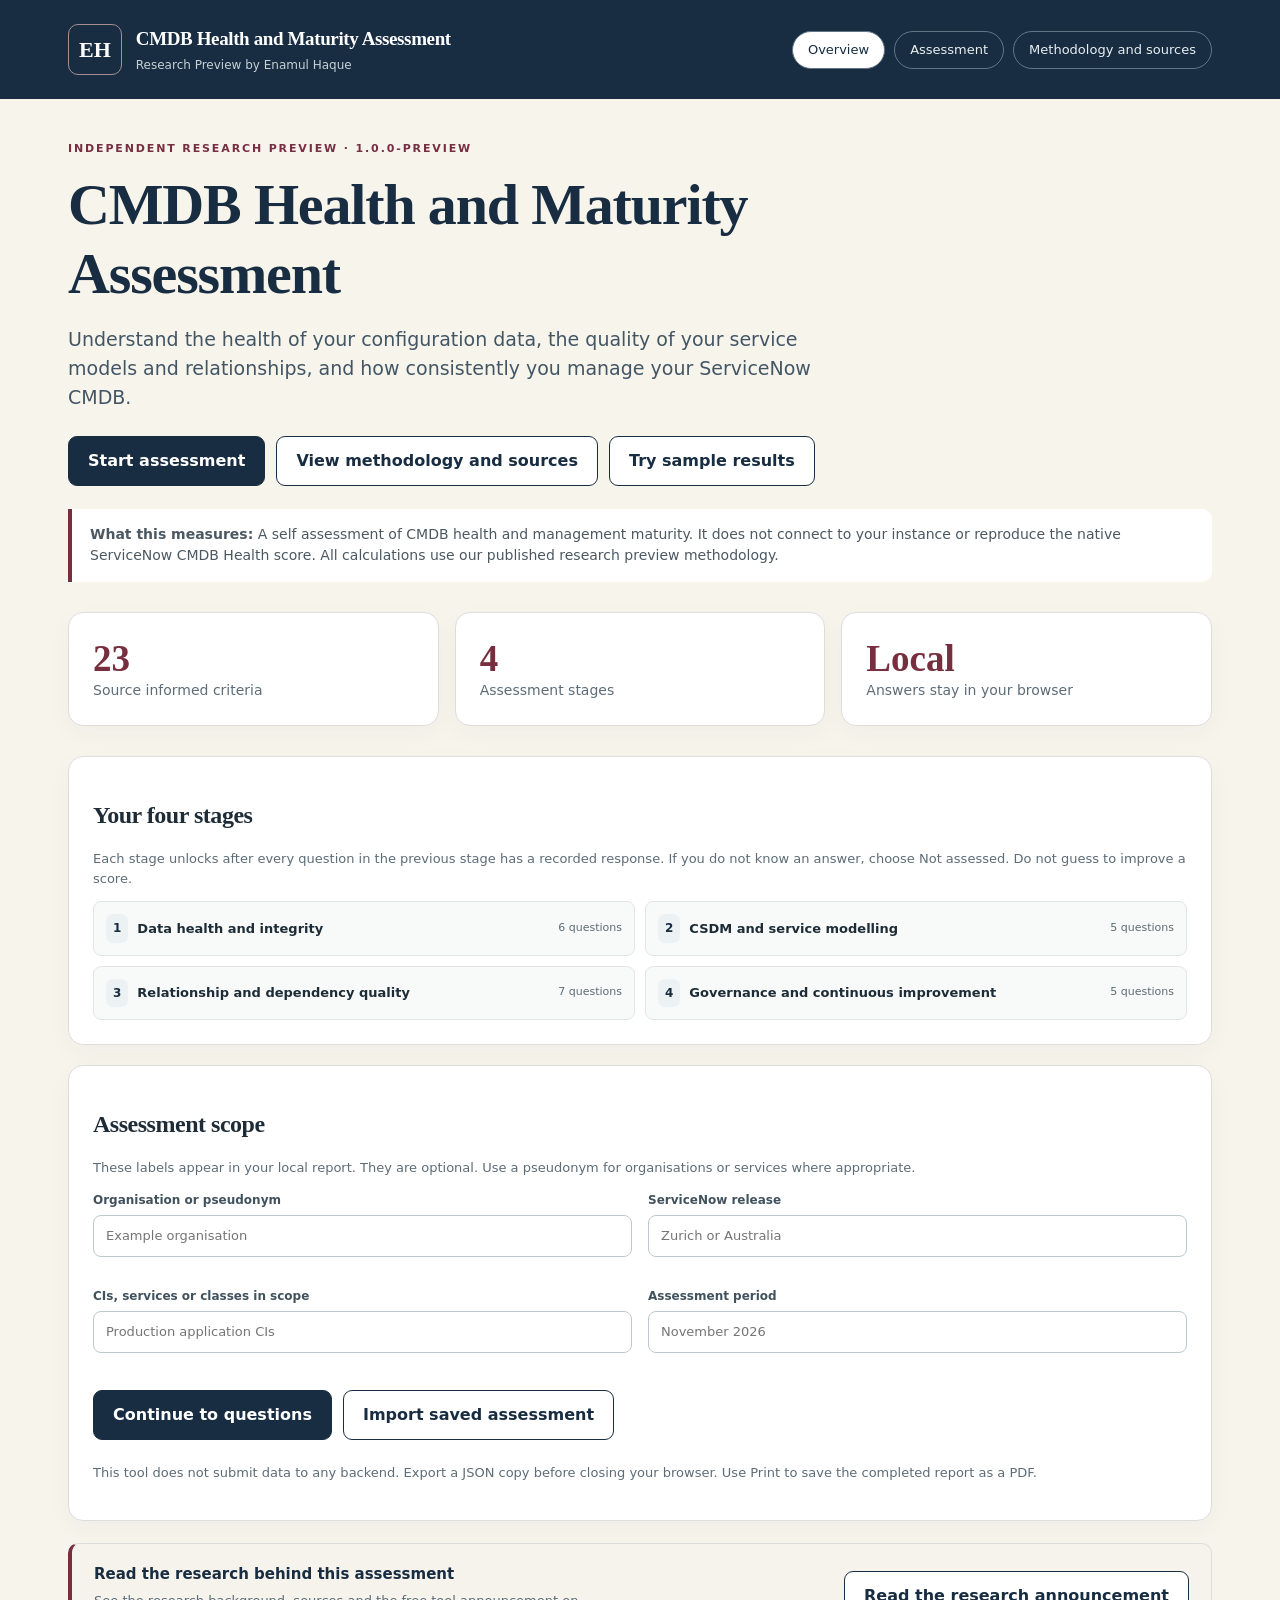
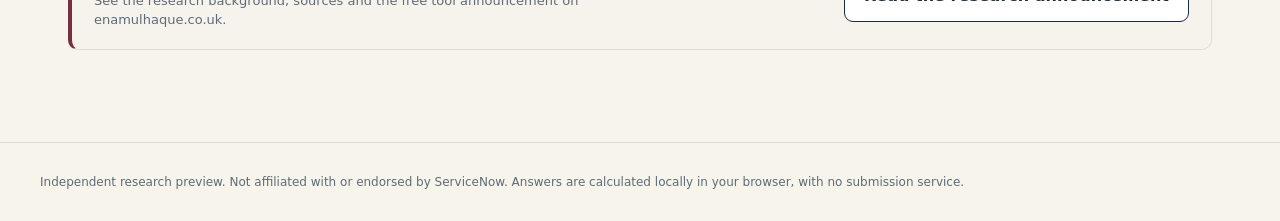
==== commit 81d7be96: "Add link to CMDB research announcement at end of assessment overview" ====
--- a/cmdb-health-maturity/index.html
+++ b/cmdb-health-maturity/index.html
@@ -15,6 +15,7 @@
 @media print{.stage-nav,.score-explainer,.stage-bar,.assessment-header,.assessment-grid,.assessment-main{display:none!important}}
 /* Research Preview refinements */
 @media print{.report .actions{display:none!important}.report .metrics{grid-template-columns:repeat(4,minmax(0,1fr))}.report .metrics .card{padding:10px}.report .metric.sm{font-size:22px}.report .resulttable{font-size:9px}}
+.research-return{display:flex;align-items:center;justify-content:space-between;flex-wrap:wrap;gap:16px;margin:22px 0;padding:19px 22px;background:#f6f3ed;border:1px solid var(--line);border-left:4px solid var(--ox);border-radius:10px}.research-return strong{display:block;color:var(--navy);font-size:15px}.research-return p{font-size:13px;color:var(--muted);margin:5px 0 0;max-width:560px}.research-return a.btn.ghost{color:var(--navy)!important;border-color:var(--navy);background:#fff;white-space:normal;text-align:center}.research-return a.btn.ghost:hover{background:var(--soft)}@media(max-width:640px){.research-return{align-items:stretch;padding:17px}.research-return a.btn{width:100%}}
 </style></head>
 <body><header class="site no-print"><div class="shell"><div class="brand"><span class="monogram" aria-hidden="true">EH</span><div><strong>CMDB Health and Maturity Assessment</strong><small>Research Preview by Enamul Haque</small></div></div><nav class="topnav" aria-label="Main navigation"><button type="button" data-action="home">Overview</button><button type="button" data-action="questions">Assessment</button><button type="button" data-action="methodology">Methodology and sources</button></nav></div></header>
 <main id="app" class="shell page" aria-live="polite"><p>Loading assessment...</p></main>
@@ -117,7 +118,8 @@
  <div class="grid3 facts"><div class="card"><div class="fact-number">23</div><div class="fact-label">Source informed criteria</div></div><div class="card"><div class="fact-number">4</div><div class="fact-label">Assessment stages</div></div><div class="card"><div class="fact-number">Local</div><div class="fact-label">Answers stay in your browser</div></div></div>
  <section class="card" style="margin-bottom:20px"><h2>Your four stages</h2><p class="small muted">Each stage unlocks after every question in the previous stage has a recorded response. If you do not know an answer, choose Not assessed. Do not guess to improve a score.</p><div class="stage-preview">${cfg.domains.map((d,i)=>`<div><span class="qid">${i+1}</span><strong>${esc(d.name)}</strong><small>${inStage(i).length} questions</small></div>`).join('')}</div></section>
  <section class="card"><h2>Assessment scope</h2><p class="muted small">These labels appear in your local report. They are optional. Use a pseudonym for organisations or services where appropriate.</p><div class="grid2">${metaField('organisation','Organisation or pseudonym','Example organisation')}${metaField('release','ServiceNow release','Zurich or Australia')}${metaField('scope','CIs, services or classes in scope','Production application CIs')}${metaField('period','Assessment period','November 2026')}</div><div class="actions">${btn('Continue to questions','questions','btn')}${btn('Import saved assessment','import')}</div><p class="small muted">This tool does not submit data to any backend. Export a JSON copy before closing your browser. Use Print to save the completed report as a PDF.</p></section>
- </section>`;}
+ <nav class="research-return" aria-label="CMDB assessment research announcement"><div><strong>Read the research behind this assessment</strong><p>See the research background, sources and the free tool announcement on enamulhaque.co.uk.</p></div><a id="return-to-announcement" class="btn ghost" href="https://enamulhaque.co.uk/cmdb-health-and-maturity-assessment-research-preview/">Read the research announcement</a></nav>
+ </section>`;} 
 function sidebar(){return `<aside class="stage-nav card no-print" aria-label="Assessment stages"><div class="aside-title">Four assessment stages</div><p class="small muted">${totalComplete()} of 23 questions recorded</p><nav class="stages">${cfg.domains.map((d,i)=>{const done=completed(i),num=inStage(i).length,open=canVisit(i);return `<button type="button" class="stage ${i===state.domainIndex?'current':''} ${done===num?'complete':''}" data-action="stage" data-stage="${i}" ${open?'':'disabled'}><span class="step-circle">${done===num?'✓':i+1}</span><span class="stage-content"><strong>${esc(d.name)}</strong><small>${done} of ${num} answered</small></span><span class="step-lock">${open?'':'🔒'}</span></button>`}).join('')}</nav><p class="tiny muted stage-instruction">Earlier stages can be revisited. Save a JSON copy to resume later.</p></aside>`;}
 function question(c){
  const a=currentAnswer(c.id),mode=a.mode||'',invalid=state.validationStage===state.domainIndex&&!complete(c,a);
